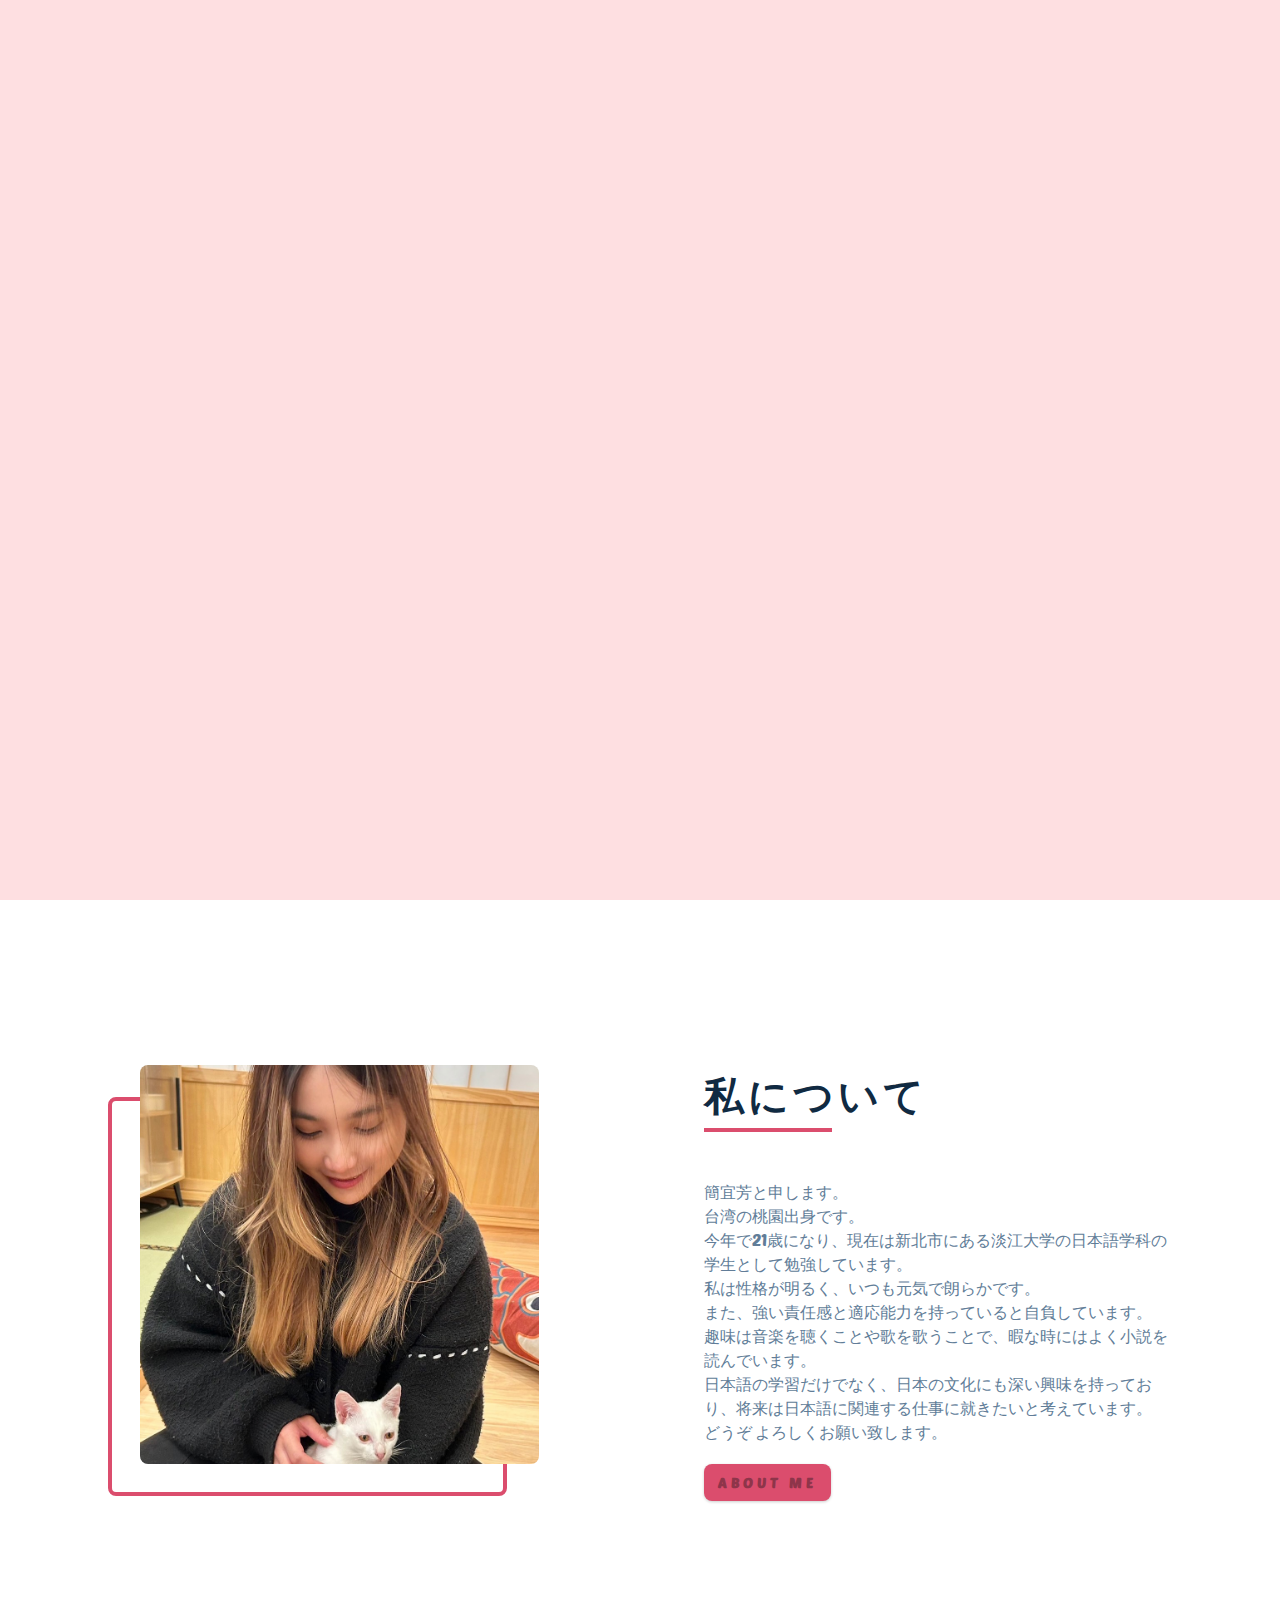
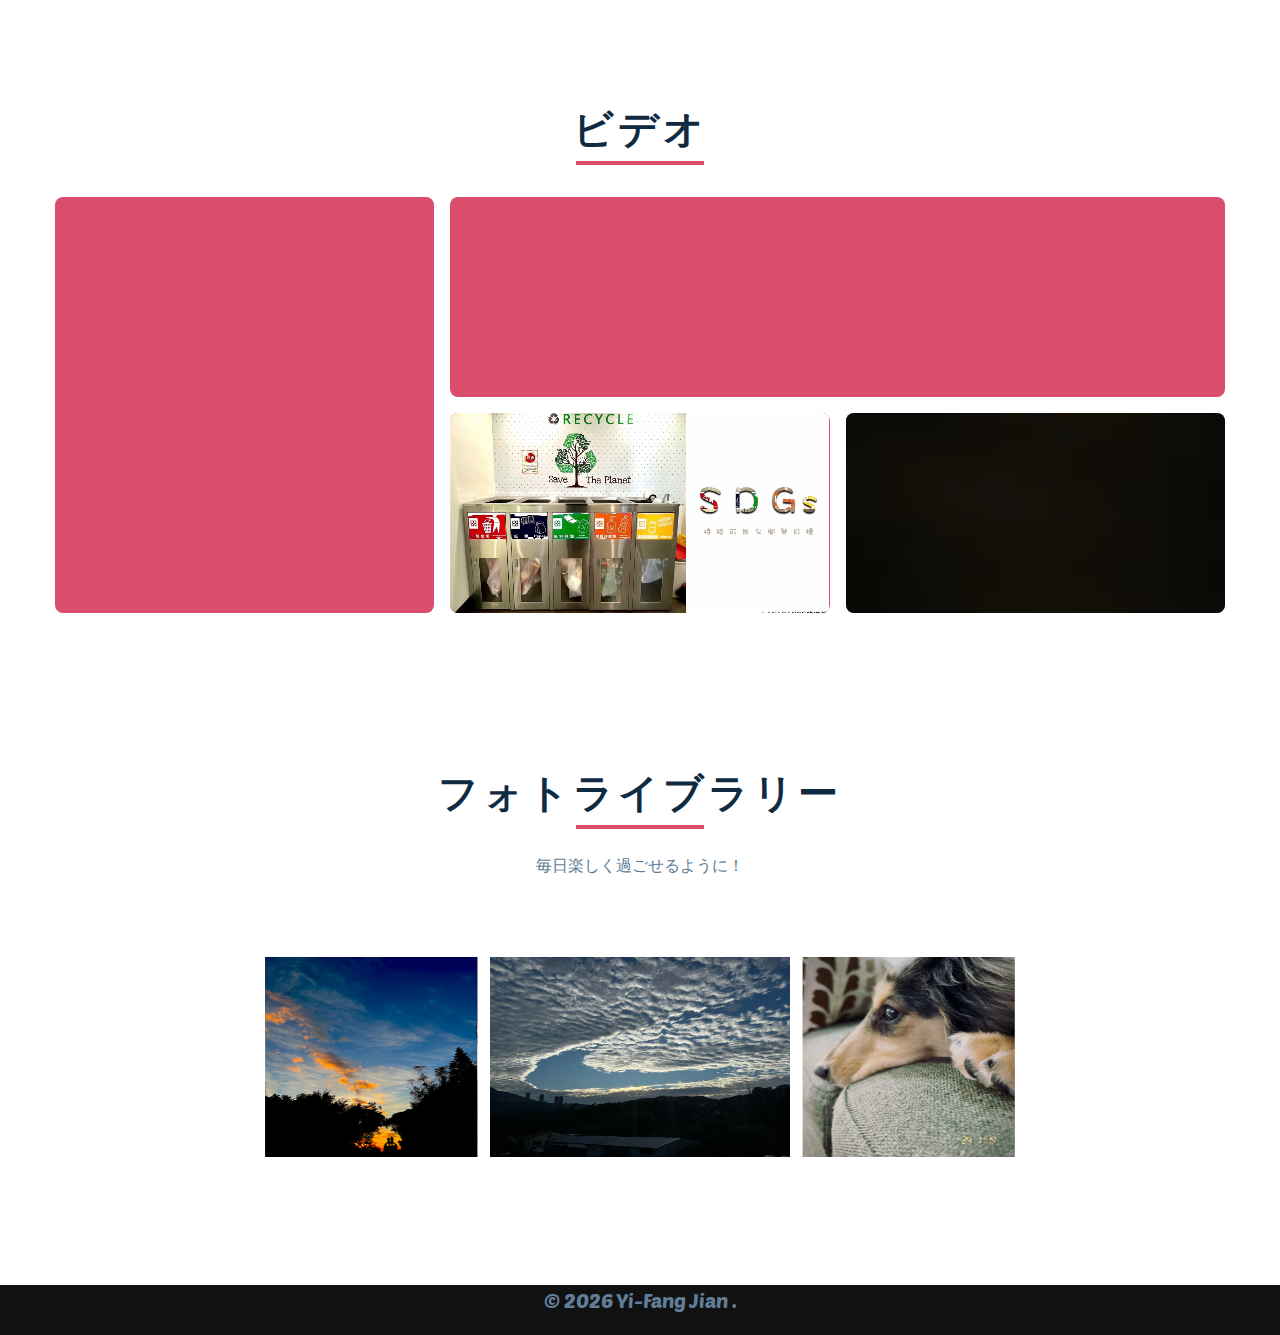
==== index.html @ a75794bb "all" ====
<!DOCTYPE html>
<html lang="en">
  <head>
    <meta charset="UTF-8" />
    <meta name="viewport" content="width=device-width, initial-scale=1.0" />
    <title>Yi-fang || ホーム</title>
    <link rel="preconnect" href="https://fonts.googleapis.com">
    <link rel="preconnect" href="https://fonts.gstatic.com" crossorigin>
    <link href="https://fonts.googleapis.com/css2?family=Poetsen+One&display=swap" rel="stylesheet">
    <!-- css -->
    <link
      rel="stylesheet"
      href="https://cdnjs.cloudflare.com/ajax/libs/font-awesome/6.5.0/css/all.min.css"
      integrity="sha512-Avb2QiuDEEvB4bZJYdft2mNjVShBftLdPG8FJ0V7irTLQ8Uo0qcPxh4Plq7G5tGm0rU+1SPhVotteLpBERwTkw=="
      crossorigin="anonymous"
      referrerpolicy="no-referrer"
    />
    <link rel="stylesheet" href="./style.css" />
  </head>
  <body>

  <!--背景音樂-->
  <div id="fullscreen" class="fullscreen">
    <button class="start-button" onclick="startApp()"><i class="fa-regular fa-circle-play"></i></button>
</div>

  <audio id="backgroundMusic" loop autoplay>
      <source src="./media/home_music.mp3" type="audio/mp3">
      您的瀏覽器不支持音樂播放。
  </audio>



    <!-- navbar -->
    <nav class="nav" id="nav">
      <div class="nav-center">
        <!-- nav-links -->
        <ul class="nav-links">
          <li>
            <a href="./index.html">ホーム</a>
          </li>
          <li>
            <a href="./personal/ex.html">ラーニング</a>
        </li>
        <li>
            <a href="./learning/learning.html">エクスペリエンス</a>
        </li>
        <li>
            <a href="./lyrics/ly.html">ソング</a>
        </li>
        </ul>
        <button class="nav-btn" id="nav-btn">
          <i class="fa-solid fa-bars"></i>
        </button>
      </div>
    </nav>
    <!-- end of navbar -->

    <!-- sidebar -->
    <div class="home-music"></div>
    <aside class="sidebar" id="sidebar">
      <div>
        <button class="close-btn" id="close-btn">
          <i class="fas fa-times"></i>
        </button>
        <ul class="sidebar-links">
            <li>
                <a href="./index.html">ホーム</a>
              </li>
              <li>
                <a href="./personal/ex.html">ラーニング</a>
            </li>
            <li>
                <a href="./learning/learning.html">エクスペリエンス</a>
            </li>
            <li>
                <a href="./lyrics/ly.html">ソング</a>
            </li>
        </ul>
        </ul>
       
      </div>
    </aside>
    <!-- end of sidebar -->

<!--bear-->
<div class="bear">
  <img src="./media/右下.gif" alt="">
</div>

    <!-- header -->
    <header class="me">
      <div class="section-center me-center">
        <article class="me-info">
          <div class="underline"></div>
          <h1>私はカンです</h1>
          <h4>現在、台湾の新北市にある淡江大学の日本語学科に在学しています。
          </h4>
          <button onclick="scrollToTarget()" class="btn">MORE</button>
          <ul class="social-icons">
            <li>
              <a href="https://www.facebook.com/yifang.jian.90" class="social-icon">
                <i class="fa-brands fa-facebook"></i>
              </a>
            </li>
            <li>
              <a href="https://www.instagram.com/yfj0515/?hl=zh-tw" class="social-icon">
                <i class="fa-brands fa-instagram"></i>
              </a>
            </li>
            <li>
              <a href="https://www.tiktok.com/@hinase0515" class="social-icon">
                <i class="fa-brands fa-tiktok"></i>
              </a>
            </li>
            <li>
              <a href="https://linevoom.line.me/user/_dSE-OamANE8_QFUoxUDYH7150oeE6Q3f1iq-M7A?utm_medium=windows&utm_source=desktop&utm_campaign=Profile" class="social-icon">
                <i class="fa-brands fa-line"></i>
              </a>
            </li>
          </ul>
        </article>
        <article class="me-img">
          <img
            src="./media/my_photo.jpg"
            alt=""
            class="me-photo"
          />
        </article>
      </div>
    </header>

    <!-- end of header -->

    <!--about-->
    <section class="section about" id="about-section">
      <div class="section-center about-center">
        <!--about img-->
        <article class="about-img">
          <img src="./media/about_me.jpg" class="about-photo" alt="about img">
        </article>
        <!--about info-->
        <article class="about-info">
          <!--section title-->
          <div class="section-title about-title">
            <h2>私について</h2>
            <div class="underline"></div>
          </div>
          <!--end of section title-->
          <p>簡宜芳と申します。<br>
            台湾の桃園出身です。<br>
            今年で21歳になり、現在は新北市にある淡江大学の日本語学科の学生として勉強しています。<br>
            私は性格が明るく、いつも元気で朗らかです。<br>
            また、強い責任感と適応能力を持っていると自負しています。<br>
            趣味は音楽を聴くことや歌を歌うことで、暇な時にはよく小説を読んでいます。<br>
            日本語の学習だけでなく、日本の文化にも深い興味を持っており、将来は日本語に関連する仕事に就きたいと考えています。<br>
            どうぞ よろしくお願い致します。</p>
          <a href="about.html" class="btn">about me</a>
        </article>
      </div>
    </section>
    <!--end of about-->

    <!-- projects-->  
    <section class="section projects">
      <div class="section-title">
        <h2>ビデオ</h2>
        <div class="underline"></div>
        <p class="projects-text">
        </p>
      </div>

      <div class="section-center projects-center">
        <a href="/learning/learning.html" class="project-1">
          <article class="project">
            <video autoplay muted src="./media/video1.MOV" class="project-img"></video>
            <div class="project-info">
              <h4></h4>
              <p>歌唱コンテスト</p>
            <div>
          </div>
          </article>
        </a>

        <a href="/learning/learning.html" class="project-2">
          <article class="project">
            <video autoplay muted src="./media/video2.mp4" class="project-img"></video>
            <div class="project-info">
              <h4></h4>
              <p>マイ・デザイン</p>
              <div>
            </div>
          </article>
        </a>

        <a href="/learning/learning.html" class="project-3">
        <article class="project">
          <video autoplay muted src="./media/video3.mp4" class="project-img"></video>
          <div class="project-info">
            <h4></h4>
            <p>SDGs</p>
            <div>
          </div>
        </article>
        </a>

        <a href="/learning/learning.html" class="project-4">
          <article class="project">
            <video autoplay muted src="./media/video4.mp4" class="project-img"></video>
            <div class="project-info">
              <h4></h4>
              <p>他の経験</p>
              <div>
            </div>
          </article>
          </a>
      </div>
    </section>
    <!--end of projects-->

  
    <!--gallery-->
    <section class="gallery">
        <div class="section-title" id="gallery-title">
            <h2>フォトライブラリー</h2>
            <div class="underline" id="gallery-underline"></div>
            <p class="projects-text" id="gallery-title">
              毎日楽しく過ごせるように！
            </p>
          </div>
      <div class="images">
        <span style="--i:1">
          <img src="./media/gallery1.jpg" alt="" />
        </span>
        <span style="--i:2">
          <img src="./media/gallery2.jpg" alt="" >
        </span>
        <span style="--i:3">
          <img src="./media/gallery3.JPG" alt="" />
        </span>
        <span style="--i:4">
          <img src="./media/gallery4.jpg" alt="" />
        </span>
        <span style="--i:5">
          <img src="./media/gallery5.jpg" alt="" />
        </span>
        <span style="--i:6">
          <img src="./media/gallery6.jpg" alt="" />
        </span>
        <span style="--i:7">
          <img src="./media/gallery7.jpg" alt="" />
        </span>
        <span style="--i:8">
          <img src="./media/gallery8.jpg" alt="" />
        </span>
      </div>
    </section>
    
    <!--end of gallery-->

    <!-- footer -->
    <footer class="footer">
      <p>&copy; <span id="date"></span> Yi-fang Jian . </p>
    </footer>
    <!-- end of footer -->
   
    <script src="./script.js"></script>
    
  </body>
</html>
---- style.css ----
/*
=============== 
Variables
===============
*/
:root {
  /* dark shades of primary color*/
  --clr-primary-1: #8E354A;
  --clr-primary-2: #B5495B;
  --clr-primary-3: #E87A90;
  --clr-primary-4: #F4A7B9;
  /* primary/main color */
  --clr-primary-5: #DB4D6D;
  /* lighter shades of primary color */
  --clr-primary-6: #D05A6E;
  --clr-primary-7: #DC9FB4;
  --clr-primary-8: #FEDFE1;
  --clr-primary-9: #EEA9A9;
  --clr-primary-10: #F4A7B9;
 
  --clr-grey-1: hsl(209, 61%, 16%);
  --clr-grey-2: hsl(211, 39%, 23%);
  --clr-grey-3: hsl(209, 34%, 30%);
  --clr-grey-4: hsl(209, 28%, 39%);
 
  --clr-grey-5: hsl(210, 22%, 49%);
  --clr-grey-6: hsl(209, 23%, 60%);
  --clr-grey-7: hsl(211, 27%, 70%);
  --clr-grey-8: hsl(210, 31%, 80%);
  --clr-grey-9: hsl(212, 33%, 89%);
  --clr-grey-10: hsl(210, 36%, 96%);
  --clr-white: #fff;
  --ff-primary: "Roboto", sans-serif;
  --ff-secondary: "Open Sans", sans-serif;
  --transition: all 0.3s linear;
  --spacing: 0.25rem;
  --radius: 0.5rem;
  --light-shadow: 0 5px 15px rgba(0, 0, 0, 0.1);
  --dark-shadow: 0 5px 15px rgba(0, 0, 0, 0.2);
  --max-width: 1170px;
}


*,
::after,
::before {
  margin: 0;
  padding: 0;
  box-sizing: border-box;
}


body {
  font-family: "Poetsen One", sans-serif;
  font-weight: 400;
  font-style: normal;
  background: var(--clr-white);
  color: var(--clr-grey-1);
  line-height: 1.5;
  font-size: 1rem;
  cursor: url("./media/mouse.ico"),auto;
}

ul {
  list-style-type: none;
}

a {
  font-size: 1.8rem;
  text-decoration: none;
}

.nav-links a{
    font-size: 1rem;
}

img:not(.nav-logo) {
  width: 100%;
  display: block;
}

h1,
h2,
h3,
h4 {
  letter-spacing: var(--spacing);
  text-transform: capitalize;
  line-height: 1.25;
  margin-bottom: 0.75rem;
  font-family: var(--ff-primary);
}

h1 {
  font-size: 3rem;
}

h2 {
  font-size: 2rem;
}

h3 {
  font-size: 1.25rem;
}

h4 {
  font-size: 0.875rem;
}

p {
  margin-bottom: 1.25rem;
  color: var(--clr-grey-5);
}

@media screen and (min-width: 800px) {
  h1 {
    font-size: 4rem;
  }
  h2 {
    font-size: 2.5rem;
  }
  h3 {
    font-size: 1.75rem;
  }
  h4 {
    font-size: 1rem;
  }
  body {
    font-size: 1rem;
  }
  h1,
  h2,
  h3,
  h4 {
    line-height: 1;
  }
}

/*背景音樂*/
.fullscreen {
  top: 0;
  left: 0;
  position: fixed;
  margin:0;
  width: 100%;
  height: 100%;
  background: var(--clr-primary-8);
  display: flex;
  justify-content: center;
  align-items: center;
  height: 100%;
  z-index: 1000;
}
.start-button {
  font-size: 20em;
  color: #8E354A;
  cursor: pointer;
  z-index: 1001;
  border: none;
  background-color: #FEDFE1;
}

.start-button:hover{
  color: #E87A90;
  text-shadow: 2px 5px 10px var(--clr-grey-4); /* 添加陰影 */;
}

.social-icons {
  justify-content: center;
  display: flex;
  width: auto;
  align-items: center;
  gap: 8rem;
  font-size: 5rem;
  color: var(--clr-grey-5);
  transition: var(--transition);
  margin-top: 5rem;
}

.social-icons :hover {
  color: var(--clr-grey-5);
}

.btn {
  text-transform: uppercase;
  background: var(--clr-primary-5);
  color: var(--clr-primary-1);
  padding: 0.375rem 0.75rem;
  letter-spacing: var(--spacing);
  display: inline-block;
  font-weight: 700;
  -webkit-transition: var(--transition);
  transition: var(--transition);
  font-size: 0.875rem;
  border: 2px solid transparent;
  cursor: pointer;
  box-shadow: 0 1px 3px rgba(0, 0, 0, 0.2);
  border-radius: var(--radius);
}

.btn:hover {
  color: var(--clr-primary-1);
  background: var(--clr-primary-7);
}

.underline {
  width: 8rem;
  height: 0.25rem;
  background-color: var(--clr-primary-5);
  margin-bottom: 1.25rem;
  margin: 0 auto;
}

/* section */
.section {
  padding: 5rem 0;
}

.section-center {
  width: 90vw;
  margin: 0 auto;
  max-width: 1170px;
}

@media screen and (min-width: 992px) {
  .section-center {
    width: 95vw;
  }
}

.bear{
  width: 15%;
  position: fixed;
  z-index: 999;
  left: 0;
  bottom: 0;
}

.bear2{
  width: 15%;
  position: fixed;
  z-index: 999;
  right: 0;
  bottom: 0;
}


/*
=============== 
Navbar
===============
*/

.nav {
  display: flex;
  justify-content: center;
  align-items: center;
  height: 4rem;
  background-color: var(--clr-primary-8);
}
.nav-center {
  display: flex;
  justify-content: space-between;
  align-items: center;
  width: 100%;
  position: relative;
  margin: 0 auto;
}
.nav-links {
  display: none;
}

.nav-btn {
  position: absolute;
  right: 1.5rem;
  font-size: 2rem;
  border-color: transparent;
  background-color: transparent;
  color: var(--clr-primary-5);
  cursor: pointer;
}

.navbar-fixed {
  position: fixed;
  left: 0;
  top: 0;
  width: 100%;
  background-color: white;
  box-shadow: var(--light-shadow);
  z-index: 5;
}

@media screen and (min-width: 768px) {
  .nav .nav-links {
    display: flex;
    gap: 1.5rem;
    position: absolute;
    right: 3rem;
  }
  .nav li a {
    color: var(--clr-grey-5);
  }
  .nav li a:hover {
    font-size: larger;
    color: var(--clr-primary-5);
    border-bottom: 2px solid rgba(133, 26, 26, 0.547);
  }
  .nav-btn {
    display: none;
  }
}
/*
=============== 
Sidebar
===============
*/
.sidebar {
  position: fixed;
  left: 0;
  top: 0;
  width: 100%;
  height: 100%;
  display: grid;
  justify-content: center;
  align-items: center;
  background-color: var(--clr-grey-10);
  z-index: 5;
  transition: var(--transition);
  transform: translateX(-100%);
  text-align: center;
}
.sidebar .close-btn {
  position: absolute;
  top: 1rem;
  right: 1rem;
  font-size: 2rem;
  border-color: transparent;
  background-color: transparent;
  color: #bb2525;
  cursor: pointer;
}
.sidebar .close-btn:hover {
  color: #e66b6b;
}
.sidebar-links a {
  font-size: 2rem;
  text-transform: capitalize;
  color: var(--clr-grey-5);
  letter-spacing: var(--spacing);
}
.sidebar-links a:hover {
  color: var(--clr-grey-2);
}

.show-sidebar {
  transform: translateX(0);
}

/*
=============== 
me
===============
*/
@keyframes fadeIn {
  from {
    opacity: 0;
  }
  to {
    opacity: 1;
  }
}
.me {
  background-color: var(--clr-primary-8);
}
.me-center {
  animation: fadeIn 2s ease-in-out;
  height: calc(100vh - 4rem);
  display: grid;
  place-items: center;
}


.me .underline {
  margin-left: 0;
  margin-bottom: 0.5rem;
}
.me-info h4 {
  color: var(--clr-grey-4);
  letter-spacing: 1px;
  margin-top: 2rem;
}
.me-img {
  display: none;
  border-radius: var(--radius);
}
.me .social-icons {
  justify-content: start; /*start是從頭開始的意思*/

}
.me .social-icons .social-icon {
  color: var(--clr-primary-1);

}
.me .social-icons .social-icon:hover {
  color: var(--clr-primary-4);
}
.me-btn {
  margin-top: 1.5rem;
}

@media screen and (min-width: 768px) {
  .me-center {
    grid-template-columns: 1fr 1fr;
  }
  .me-img {
    display: block;
    width: 70%;
    position: relative;
  }
  .me-img::before {
    /*執行這個css之前要做什麼*/
    content: ""; /*內容用空的*/
    position: absolute;
    top: 2rem;
    right: -2rem;
    width: 100%;
    height: 100%;
    border: 0.25rem solid var(--clr-primary-5);
    border-radius: var(--radius);
  }
  .me-photo {
    max-width: 25rem;
    max-height: 30rem;
    object-fit: cover; /*讓圖片不會變形*/
    border-radius: var(--radius);
    position: relative; /*如果框框沒有往嚇跑可以設z-index*/
  }
}
/*
=============== 
About
===============
*/
.about-center {
  place-items: center;
  display: grid;
  justify-content: center;
  align-items: center;
  gap: 2rem;
}
.about-info {
  padding: 3rem;
}
.about-title {
  text-align: left;
  margin-bottom: 3rem;
  margin-top: 3rem;
}
.about-title .underline {
  margin-left: 0;
}
.about-img {
  display: block;
  width: 70%;
  position: relative;
  background-origin: var(--radius);
}
.about-img::before {
  content: "";
  position: absolute;
  width: 100%;
  height: 100%;
  border: 0.25rem solid var(--clr-primary-5);
  top: 2rem;
  left: -2rem;
  border-radius: var(--radius);
}
.about-photo {
  max-width: 25rem;
  max-height: 30rem;
  object-fit: cover; /*讓圖片不會變形*/
  border-radius: var(--radius);
  position: relative; /*如果框框沒有往嚇跑可以設z-index*/
}

@media screen and (min-width: 992px) {
  .about-center {
    grid-template-columns: 1fr 1fr;
  }
}

/*
=============== 
projects
===============
*/
.projects .section-title {
  text-align: center;
  margin-bottom: 2rem;
}
.projects-text {
  width: 80vw;
  margin: 0 auto; /*讓它可以置中*/
}
.projects .underline {
  margin-bottom: 1.5rem;
}
.projects-center .project {
  position: relative;
  margin-bottom: 2rem;
  background-color: var(--clr-primary-5);
  border-radius: var(--radius);
}
.projects-center .project::after {
  content: "";
  position: absolute;
  left: 0;
  top: 0;
  width: 100%;
  height: 100%;
  border: 0.25rem solid var(--clr-white);
  opacity: 0;
  transition: var(--transition);
  border-radius: var(--radius);
}
.projects-center .project:hover::after {
  opacity: 1;
  transform: scale(0.8);
}
.projects-center .project-img {
  width: 100%;
  height: 100%;
  object-fit: cover;
  border-radius: var(--radius);
  transition: var(--transition);
}
.projects-center .project-info {
  position: absolute;
  text-align: center;
  left: 50%;
  top: 50%;
  transform: translate(-50%, -50%); /*挪位置*/
  color: var(--clr-white);
  opacity: 0; /*設定可見度*/
  transition: var(--transition); /*字的變化*/
}
.projects-center .project-info p {
  color: var(--clr-white);
}
.projects-center:hover .project-info {
  opacity: 1;
}
.projects-center:hover .project-img {
  opacity: 0.2;
}



@media screen and (min-width: 676px) {
  .projects-center {
    display: grid;
    grid-template-columns: 1fr 1fr;
    column-gap: 2rem;
  }
}
@media screen and (min-width: 992px) {
  .projects-center {
    grid-template-columns: repeat(3, 1fr);
  }
}
@media screen and (min-width: 1170px) {
  .projects-center {
    grid-template-rows: 200px 200px; /*設定grid有兩列*/
    gap: 1rem;
    grid-template-areas: "a b b" "a c d";
  }
  .projects .project-img {
    height: 100%;
  }
  .projects .project {
    height: 100%;
  }
  .projects .project-1 {
    grid-area: a;
  }
  .projects .project-2 {
    grid-area: b;
  }
  .projects .project-3 {
    grid-area: c;
  }
  .projects .project-4 {
    grid-area: d;
  }
}
/*
=============== 
gallery
===============
*/
@keyframes rotate {
  from {
    transform: perspective(1200px) rotateY(0deg);
  }
  to {
    transform: perspective(1200px) rotateY(360deg);
  }
}
.gallery {
  display: flex;
  flex-direction: column;
  justify-content: center;
  align-items: center;
  margin-bottom: 5rem;
  margin-top: 5rem;
  gap: 2rem;
}

#gallery-title{
    display: grid;
    place-items: center;
    
}

#gallery-underline{
    margin-bottom: 1.5rem;
}

.gallery .images {
  margin: 3rem;
  height: 100vh;
  display: grid;
  place-items: center;
  background-color: var(--clr-primary-10);
  position: relative;
  width: 300px;
  height: 200px;
  transform-style: preserve-3d;
  animation: rotate 35s linear infinite;
}
.gallery .images span {
  position: absolute;
  width: 100%;
  height: 100%;
  transform-origin: center;
  transform-style: preserve-3d;
  transform: rotateY(calc(var(--i) * 45deg)) translateZ(380px);
}
.gallery .images span img {
  position: absolute;
  width: 100%;
  height: 100%;
  object-fit: fill;
}

/*
=============== 
Footer
===============
*/
.footer {
  height: 5%;
  background-color: #111;
  display: grid;
  place-items: center;
}
.footer .social-icon {
  color: var(--clr-primary-5);
  
}
.footer .social-icon:hover {
  color: var(--clr-primary-10);
}
.footer p {
  text-transform: capitalize;
  font-size: 1.25rem;
}




/*
=============== 
resume
===============
*/
.resume{
  height: 100%;
  place-items: center;
  background-color: #FEDFE1;
}
.resume .container {
  font-family: "Montserrat", sans-serif;
  background: var(--clr-primary-10);
  max-width: 80%;

 margin-left: auto;
 margin-right: auto;
  padding: 50px;
  box-shadow: 0 2px 20px rgba(0, 0, 0, 0.3);
}
.resume .header {
  text-align: center;
}
#header2{
  padding-top: 5rem;
  margin-top: 5rem;
  border-top: 2px solid #8E354A;
}
.resume .header h1 {
  margin-bottom: 10px;
}
.resume .header h3 {
  text-transform: uppercase;
  font-size: 15px;
  font-weight: 500;
}
.resume .img-area {
  width: 95%;
  object-fit: cover;
  overflow: hidden;
  margin: 25px auto;
  border: 15px dashed var(--clr-primary-5);
}

video{
  width: 100%;
  height: 100%;
}


.resume .main {
  display: flex;
  flex-wrap: wrap;
}
.resume .left {
  flex: 1;
  padding: 30px;
}
.resume .left p {
  line-height: 2;
}
.resume .left ul li {
  line-height: 2;
}
.resume h2 {
  background: var(--clr-primary-5);
  padding: 15px;
  color: #fff;
  margin: 30px 0;
  font-size: 20px;
  border-radius: 0 50px 50px 0;
}
.resume .right {
  flex: 1;
  padding: 30px;
}
.resume .right h3 {
  margin-bottom: 15px;
}
.resume .right p {
  line-height: 2.9;
}
.resume .right ul li {
  line-height: 2;
}

@media only screen and (min-width: 768px) and (max-width: 991px) {
  .resume .container {
    width: 95%;
    height: auto;
  }
  .resume h2 {
    font-size: 18px;
  }
}
@media screen and (max-width: 600px) {
  .resume .main {
    flex-direction: column;
  }
  .resume .left,
  .resume .right {
    flex: none;
    width: 100%;
  }
  .resume .container {
    width: 95%;
    height: auto;
  }
  .resume h2 {
    font-size: 15px;
  }
}



/*
====================
table
====================
*/

.table_center{
  max-width: 65em;
  padding: 3rem;
  display: flex;
  justify-content: center;
  align-items: center;
  flex-direction: column;
  gap: 5rem;
}

table {
  border-style: dashed;
  margin-top: 5rem;
  margin-bottom: 5rem;
  width: 100%; 
  margin: 20px 0;
      }

     
th, td {
  border: 1px solid #bebebe; 
  padding: 8px;
  text-align: center; 
      }

    
th {
  background-color: #f0f0f2; 
  color: rgb(0, 0, 0); 
      }

     
  tr:hover {background-color: #f5f5f5;}

     
  tr:nth-child(odd) {background-color: #f2f2f2;}


  /*
====================
song
====================
*/

audio {
  width: 100%;
  margin: 30px 0;
}


.contain{
  display: flex;
  flex-direction:column;
  justify-content: center;
  align-items: center;
}

#container ul {
  border: 2px solid transparent;
  transition: 0.5s;
  list-style: none;
}
ul li {
  display: flex;
  justify-content: center;
  align-items: center;
  height: 30px;
  font-size: 1rem;
  word-spacing: 0.5rem;
  transition: 0.5s;
}


ul li.active {
  color: #fff;
  transform: scale(1.2);
}
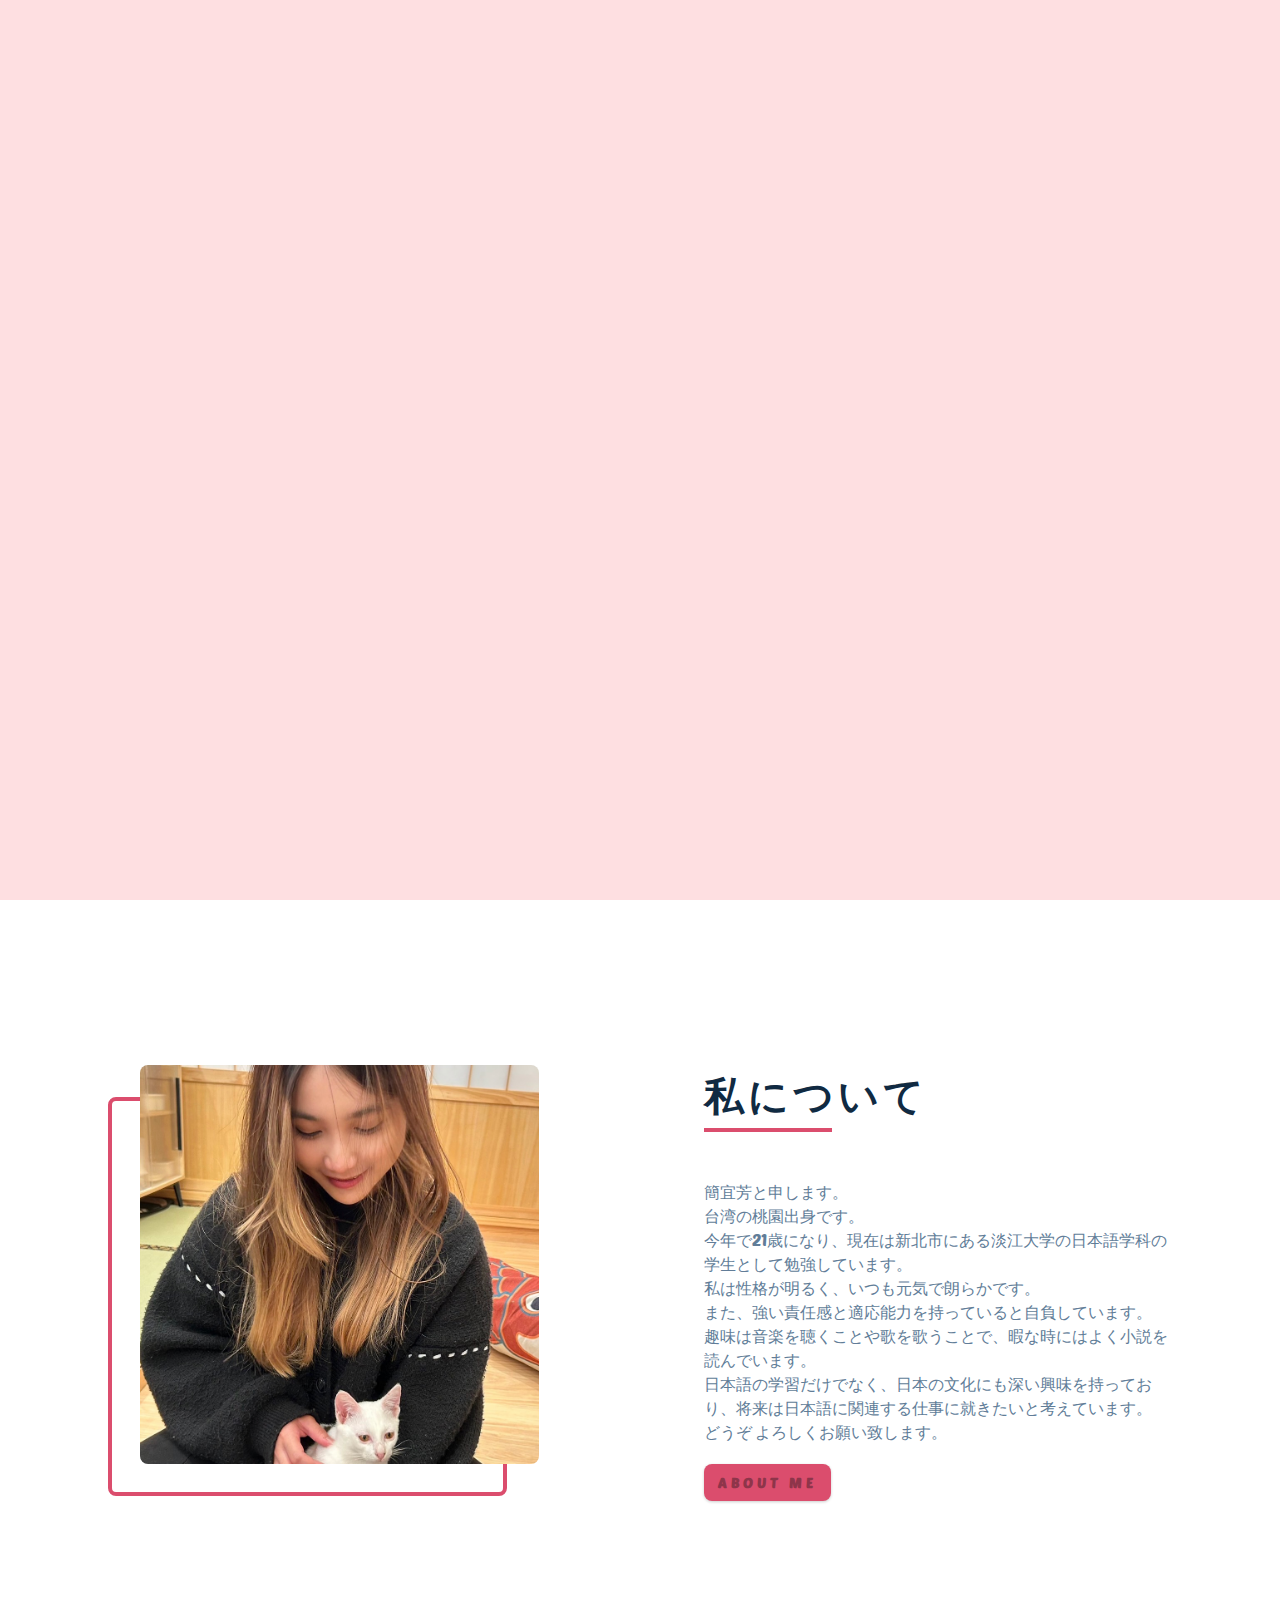
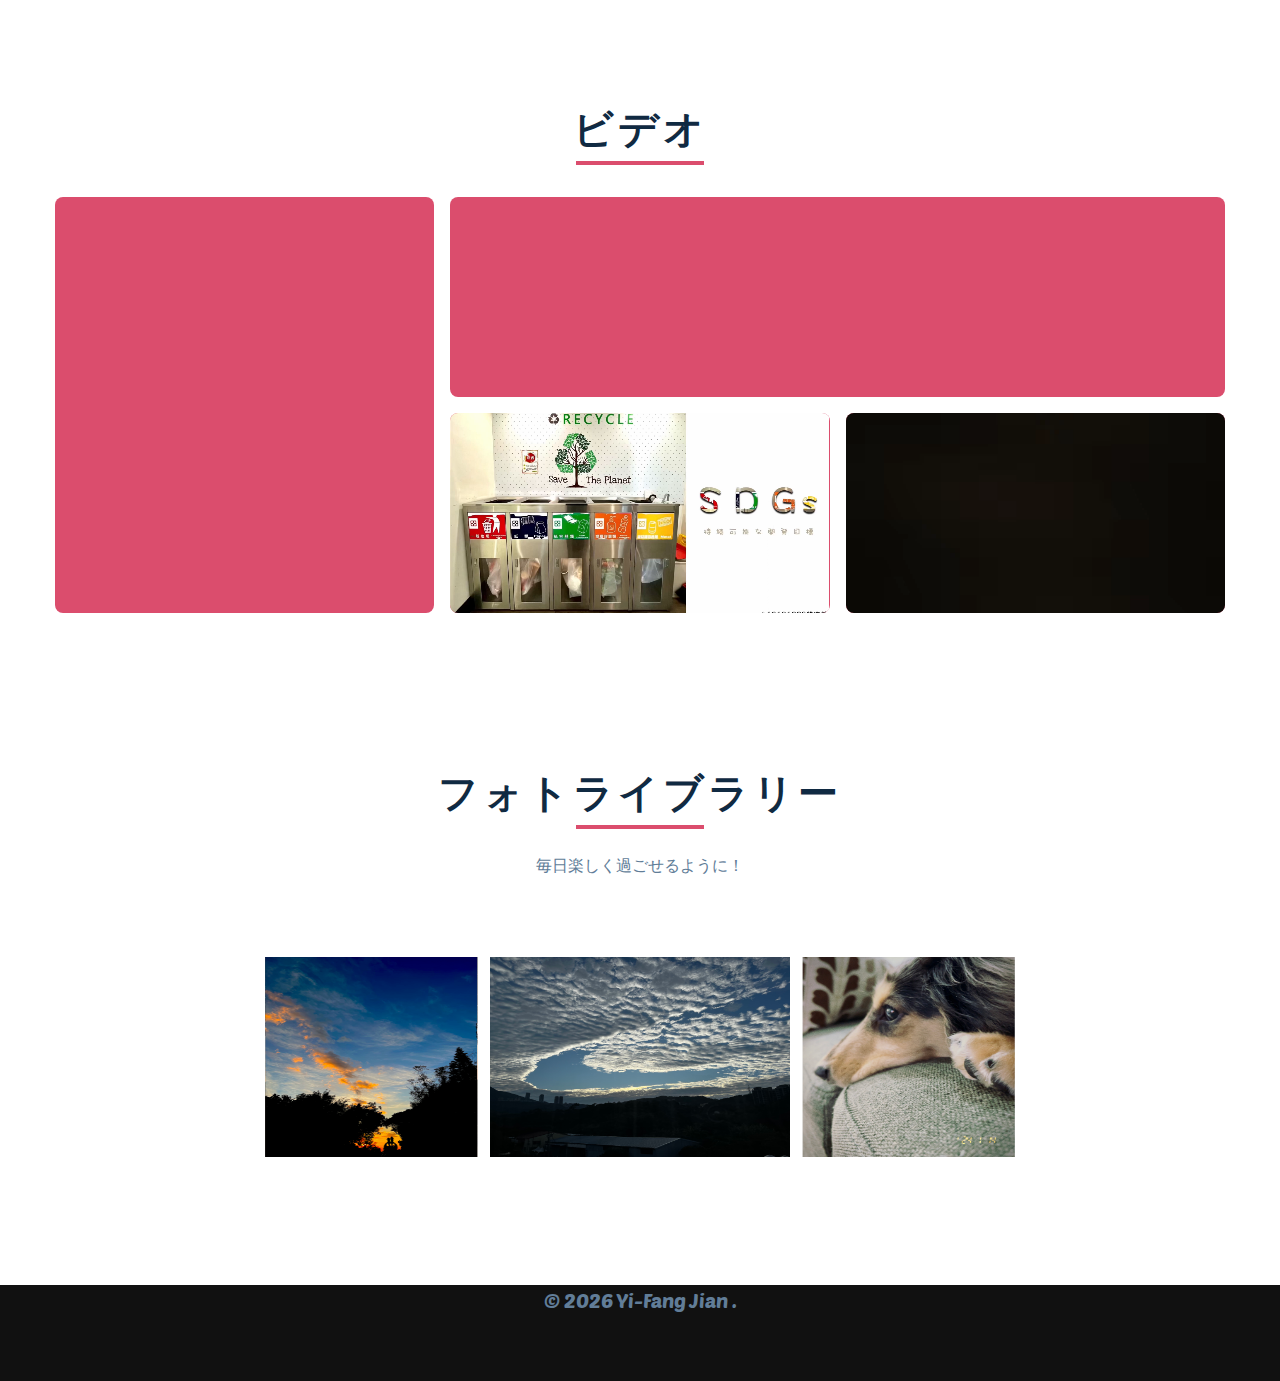
==== commit 8a83b872: "update" ====
--- a/index.html
+++ b/index.html
@@ -155,7 +155,7 @@
             趣味は音楽を聴くことや歌を歌うことで、暇な時にはよく小説を読んでいます。<br>
             日本語の学習だけでなく、日本の文化にも深い興味を持っており、将来は日本語に関連する仕事に就きたいと考えています。<br>
             どうぞ よろしくお願い致します。</p>
-          <a href="about.html" class="btn">about me</a>
+          <a href="/learning/learning.html" class="btn">about me</a>
         </article>
       </div>
     </section>
@@ -261,6 +261,28 @@
     <!-- footer -->
     <footer class="footer">
       <p>&copy; <span id="date"></span> Yi-fang Jian . </p>
+      <ul class="social-icons" id="footer-icon">
+        <li>
+          <a href="https://www.facebook.com/yifang.jian.90" class="social-icon">
+            <i class="fa-brands fa-facebook"></i>
+          </a>
+        </li>
+        <li>
+          <a href="https://www.instagram.com/yfj0515/?hl=zh-tw" class="social-icon">
+            <i class="fa-brands fa-instagram"></i>
+          </a>
+        </li>
+        <li>
+          <a href="https://www.tiktok.com/@hinase0515" class="social-icon">
+            <i class="fa-brands fa-tiktok"></i>
+          </a>
+        </li>
+        <li>
+          <a href="https://linevoom.line.me/user/_dSE-OamANE8_QFUoxUDYH7150oeE6Q3f1iq-M7A?utm_medium=windows&utm_source=desktop&utm_campaign=Profile" class="social-icon">
+            <i class="fa-brands fa-line"></i>
+          </a>
+        </li>
+      </ul>
     </footer>
     <!-- end of footer -->
    
--- a/style.css
+++ b/style.css
@@ -177,6 +177,11 @@
   margin-top: 5rem;
 }
 
+#footer-icon{
+ margin-top: auto;
+  margin-bottom: 1rem;
+}
+
 .social-icons :hover {
   color: var(--clr-grey-5);
 }
